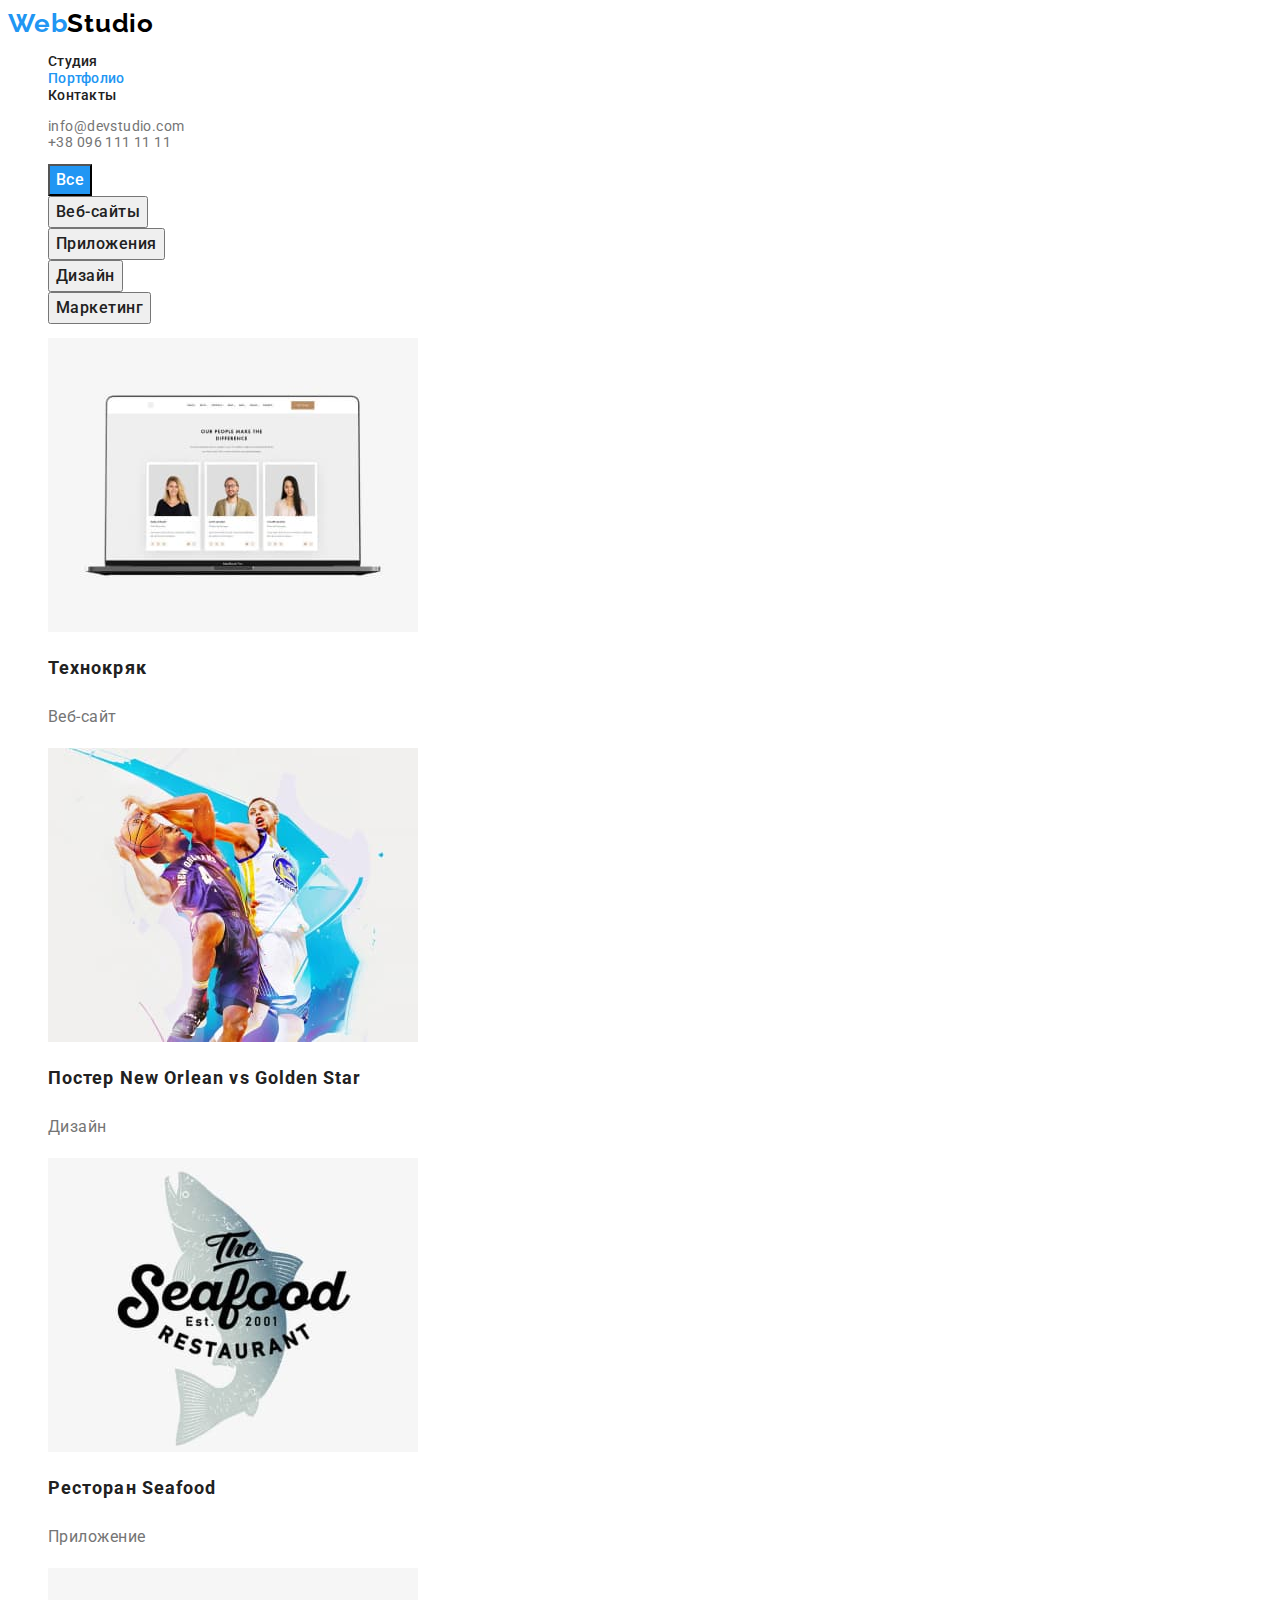
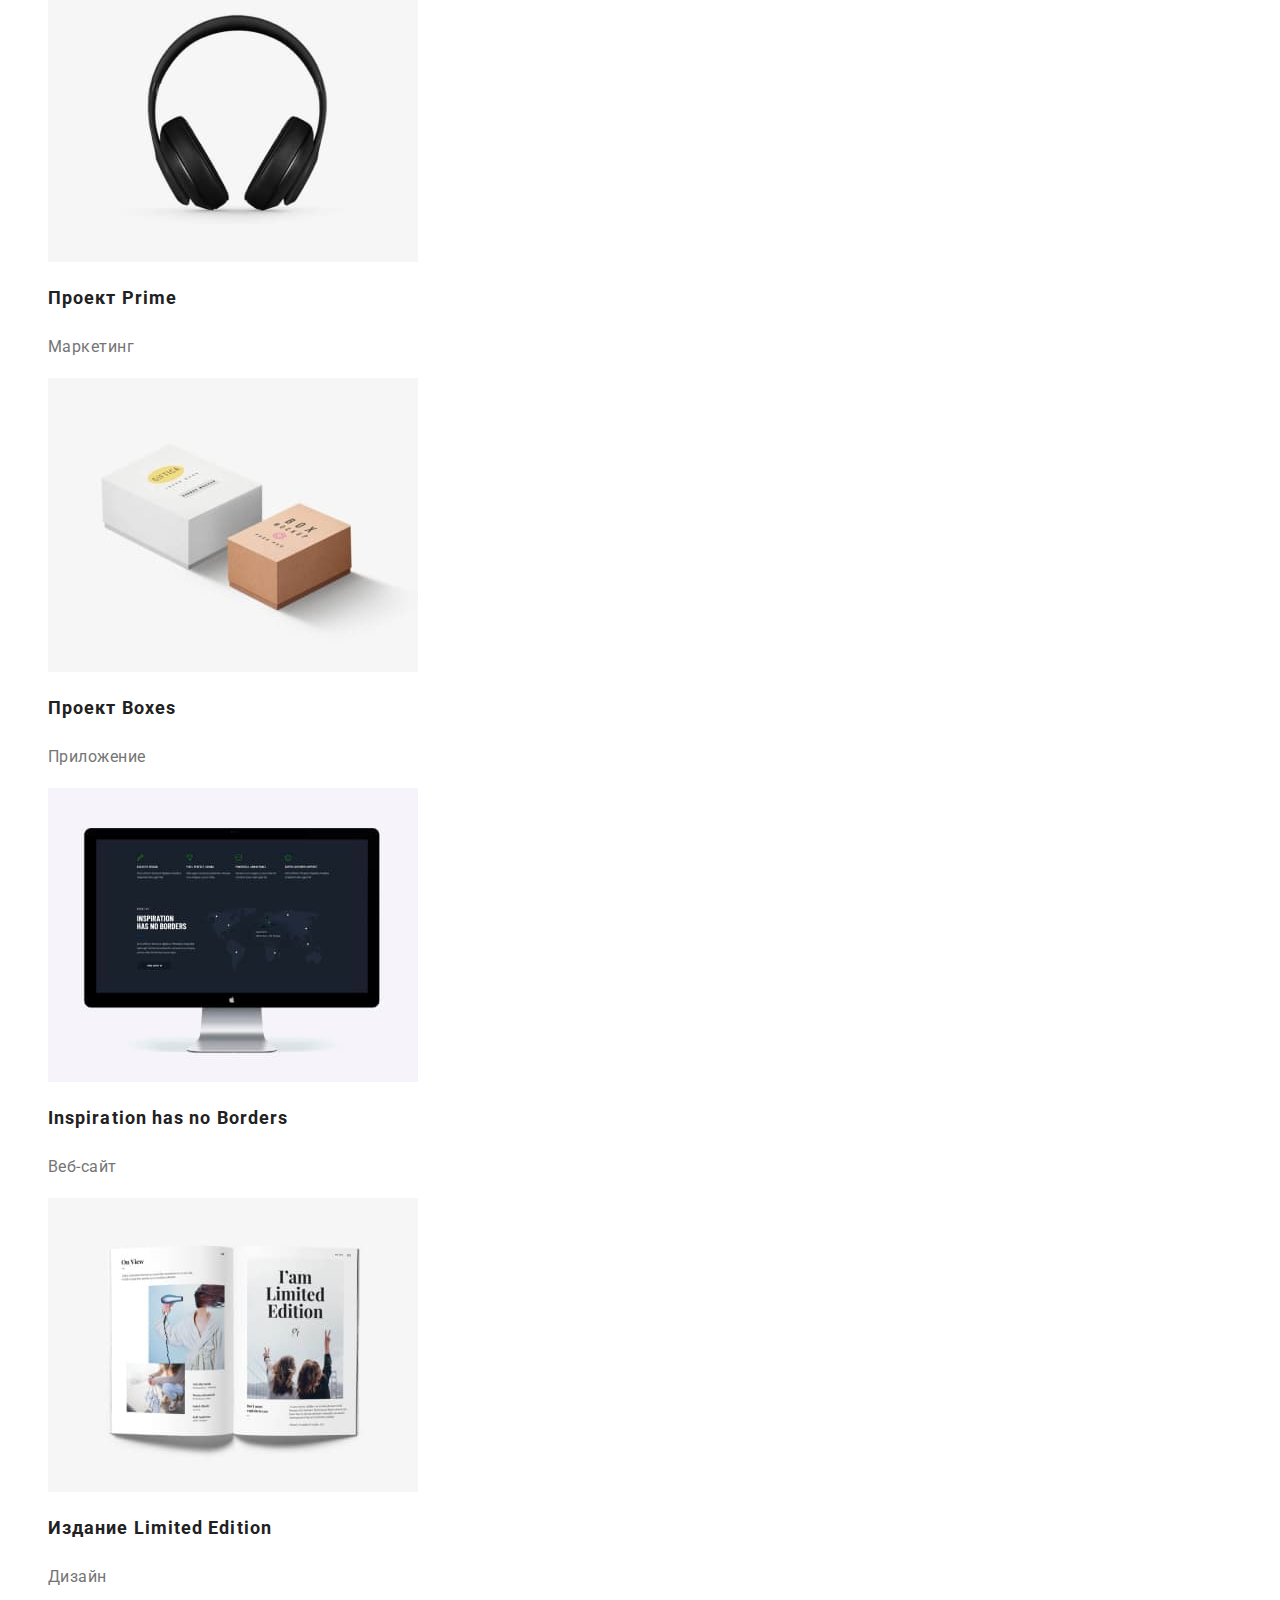
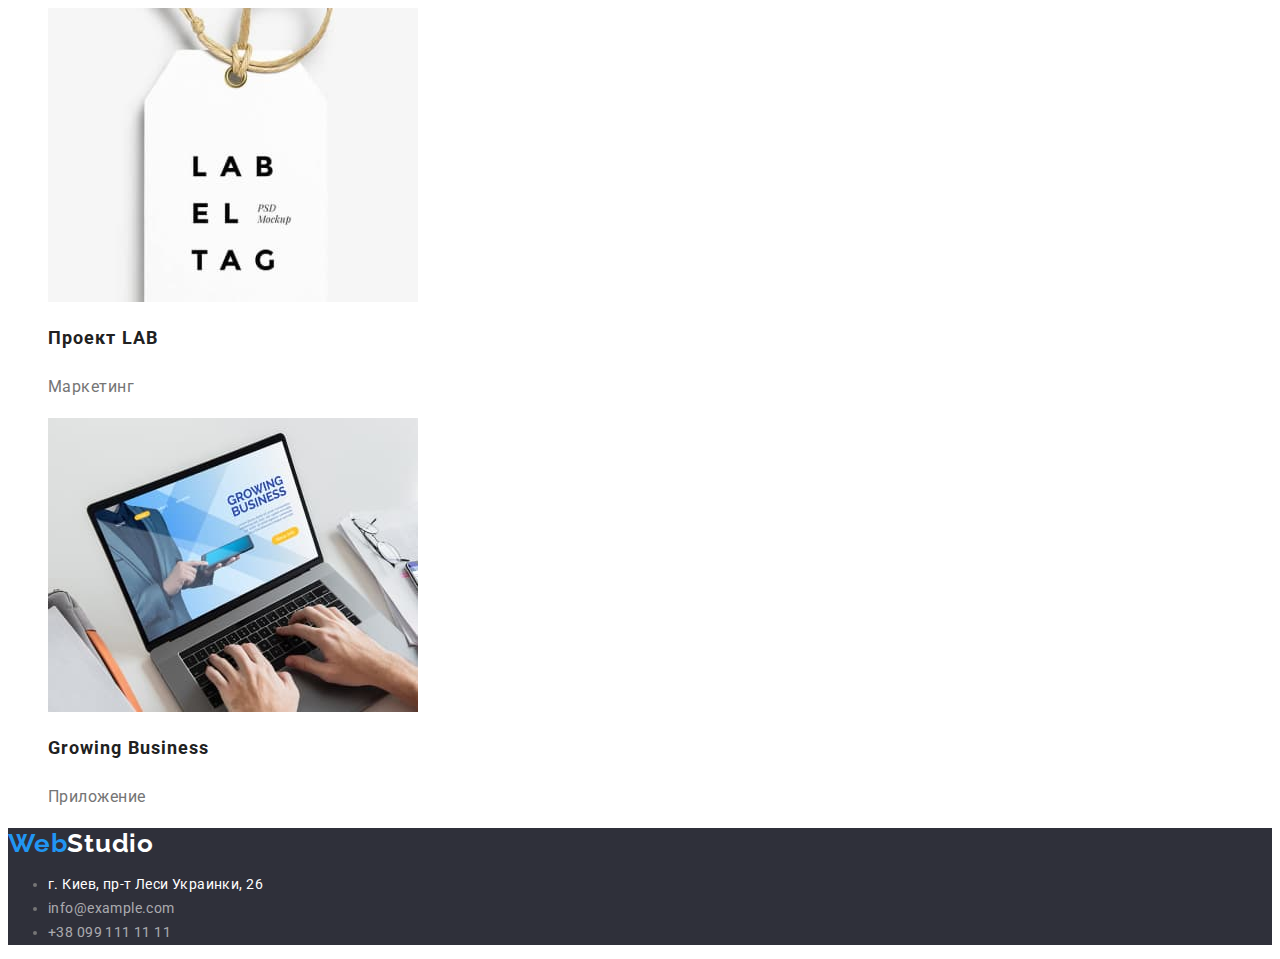
==== portfolio.html @ b0bcce5b "Initial commit" ====
<!DOCTYPE html>
<html lang="ru">
  <head>
    <meta charset="UTF-8" />
    <meta http-equiv="X-UA-Compatible" content="IE=edge" />
    <meta name="viewport" content="width=device-width, initial-scale=1.0" />
    <title>Портфолио</title>
    <link rel="preconnect" href="https://fonts.googleapis.com" />
    <link rel="preconnect" href="https://fonts.gstatic.com" crossorigin />
    <link
      href="https://fonts.googleapis.com/css2?family=Raleway:wght@700&family=Roboto:wght@400;500;700;900&display=swap"
      rel="stylesheet"
    />
    <link rel="stylesheet" href="./css/styles.css" />
  </head>
  <body>
    <header class="header">
      <!--Верхняя линия-->
      <a
        class="logo link"
        href="./index.html"
        aria-label="Логотип сайта"
        lang="en"
        >Web<span class="logo-dark">Studio</span>
      </a>
      <!--Навигация-->
      <nav class="nav">
        <ul class="nav-list list">
          <li class="nav-item">
            <a class="nav-link link" href="./index.html">Студия</a>
          </li>
          <li class="nav-item">
            <a class="nav-link current link" href="./portfolio.html"
              >Портфолио</a
            >
          </li>
          <li class="nav-item">
            <a class="nav-link link" href="">Контакты</a>
          </li>
        </ul>
      </nav>
      <!--tel+e-mail-->
      <ul class="contact-list list">
        <li class="contact-item">
          <a class="contact-link link" href="mailto:info@devstudio.com"
            >info@devstudio.com</a
          >
        </li>
        <li class="contact-item">
          <a class="contact-link link" href="tel:+380961111111"
            >+38 096 111 11 11</a
          >
        </li>
      </ul>
    </header>

    <main>
      <!--Наши проекты-->
      <section class="btn-filter">
        <h1 class="btn-title" hidden>Наши проекты</h1>
        <!--Кнопки фильтров списка проектов-->
        <ul class="btn-list list">
          <li class="btn-item">
            <button class="btn-text current" type="button">Все</button>
          </li>
          <li class="btn-item">
            <button class="btn-text" type="button">Веб-сайты</button>
          </li>
          <li class="btn-item">
            <button class="btn-text" type="button">Приложения</button>
          </li>
          <li class="btn-item">
            <button class="btn-text" type="button">Дизайн</button>
          </li>
          <li class="btn-item">
            <button class="btn-text" type="button">Маркетинг</button>
          </li>
        </ul>

        <!--Галерея проектов-->
        <ul class="gallery-list list">
          <li class="gallery-item">
            <a class="gallery-link link" href="#">
              <img
                src="./images/our-project/tehnokryak.jpg"
                alt="Интерфейс сайта"
                width="370"
                height="294"
              />
              <h2 class="gallery-title">Технокряк</h2>
              <p class="gallery-text">Веб-сайт</p>
            </a>
          </li>
          <li class="gallery-item">
            <a class="gallery-link link" href="#">
              <img
                src="./images/our-project/poster-no-gs.jpg"
                alt="Баскетболисты"
                width="370"
                height="294"
              />
              <h2 class="gallery-title">Постер New Orlean vs Golden Star</h2>
              <p class="gallery-text">Дизайн</p>
            </a>
          </li>
          <li class="gallery-item">
            <a class="gallery-link link" href="#">
              <img
                src="./images/our-project/seafood.jpg"
                alt="Интерфейс приложения"
                width="370"
                height="294"
              />
              <h2 class="gallery-title">Ресторан Seafood</h2>
              <p class="gallery-text">Приложение</p>
            </a>
          </li>
          <li class="gallery-item">
            <a class="gallery-link link" href="#">
              <img
                src="./images/our-project/project-prime.jpg"
                alt="Наушники"
                width="370"
                height="294"
              />
              <h2 class="gallery-title">Проект Prime</h2>
              <p class="gallery-text">Маркетинг</p>
            </a>
          </li>
          <li class="gallery-item">
            <a class="gallery-link link" href="#">
              <img
                src="./images/our-project/project-boxes.jpg"
                alt="Коробки"
                width="370"
                height="294"
              />
              <h2 class="gallery-title">Проект Boxes</h2>
              <p class="gallery-text">Приложение</p>
            </a>
          </li>
          <li class="gallery-item">
            <a class="gallery-link link" href="#">
              <img
                src="./images/our-project/inspitation.jpg"
                alt="Интерфейс сайта"
                width="370"
                height="294"
              />
              <h2 class="gallery-title">Inspiration has no Borders</h2>
              <p class="gallery-text">Веб-сайт</p>
            </a>
          </li>
          <li class="gallery-item">
            <a class="gallery-link link" href="#">
              <img
                src="./images/our-project/limited-publish.jpg"
                alt="Журнал"
                width="370"
                height="294"
              />
              <h2 class="gallery-title">Издание Limited Edition</h2>
              <p class="gallery-text">Дизайн</p>
            </a>
          </li>
          <li class="gallery-item">
            <a class="gallery-link link" href="#">
              <img
                src="./images/our-project/project-lab.jpg"
                alt="Бирка"
                width="370"
                height="294"
              />
              <h2 class="gallery-title">Проект LAB</h2>
              <p class="gallery-text">Маркетинг</p>
            </a>
          </li>
          <li class="gallery-item">
            <a class="gallery-link link" href="#">
              <img
                src="./images/our-project/growing-app.jpg"
                alt="Ноутбук"
                width="370"
                height="294"
              />
              <h2 class="gallery-title">Growing Business</h2>
              <p class="gallery-text">Приложение</p>
            </a>
          </li>
        </ul>
      </section>
    </main>

    <!--Подвал, контакты-->
    <footer class="footer">
      <!--Лого-->
      <a
        class="logo link"
        href="./index.html"
        aria-label="Логотип сайта"
        lang="en"
        >Web<span class="logo-light">Studio</span>
      </a>
      <address class="adress">
        <ul>
          <li>
            <a
              class="adress-text"
              target="_blank"
              href="https://goo.gl/maps/DQ1r9ML3YU5eXVheA"
              >г. Киев, пр-т Леси Украинки, 26</a
            >
          </li>
          <li>
            <a class="adress-link link" href="mailto:info@example.com"
              >info@example.com</a
            >
          </li>
          <li>
            <a class="adress-link link" href="tel:+380991111111"
              >+38 099 111 11 11</a
            >
          </li>
        </ul>
      </address>
    </footer>
  </body>
</html>
---- css/styles.css ----
:root {
  --main-font: "Roboto", sans-serif;
  --secondary-font: "Raleway", sans-serif;

  /*Text colors */
  --accent-color: #2196f3;
  --main-text-color: #757575;
  --secondary-text-color: #212121;
  --third-color: #ffffff;

  /*Background colors */
  --main-bg-color: #ffffff;
  --secondary-bg-color: #f5f4fa;
  --dark-bg-color: #2f303a;
  --hero-btn-hover: #188ce8;
}

body {
  color: var(--main-text-color);
  font-family: var(--main-font);
  font-size: 14px;
  letter-spacing: 0.03em;
}
.link {
  text-decoration: none;
  color: currentColor;
}
.link:hover,
.link:focus {
  color: var(--accent-color);
}
.list {
  list-style: none;
}

/* ---Студия---*/
.services-title,
.team-title {
  font-weight: 700;
  font-size: 36px;
  line-height: 1.17;
  letter-spacing: 0.03em;
  color: var(--secondary-text-color);
}

/* Хедер */
.header {
  background-color: var(--main-bg-color);
}
.logo {
  font-family: var(--secondary-font);
  font-weight: 700;
  font-size: 26px;
  line-height: 1.19;
  letter-spacing: 0.03em;
  color: var(--accent-color);
}
.logo-dark {
  color: #000000;
}

/* Навигация */
.nav-link,
.contacts-link {
  font-weight: 500;
  font-size: 14px;
  line-height: 1.14;
  letter-spacing: 0.02em;
}
.nav-link {
  color: var(--secondary-text-color);
}
.contacts-link {
  color: var(--main-text-color);
}
.nav-link.current {
  color: var(--accent-color);
}

/* Секция Герой */
.hero {
  background-color: var(--dark-bg-color);
}
.hero-title {
  font-weight: 900;
  font-size: 44px;
  line-height: 1.36;
  letter-spacing: 0.06em;
  text-transform: uppercase;
  color: var(--third-color);
}
.hero-btn {
  font-weight: 700;
  font-size: 16px;
  line-height: 1.88;
  letter-spacing: 0.06em;
  color: var(--third-color);
  background-color: var(--accent-color);
}
.hero-btn:hover,
.hero-btn:focus {
  color: var(--third-color);
  background-color: var(--hero-btn-hover);
}

/* Особености */ /* Чем мы занимаемся */
.features,
.secvices {
  background-color: var(--main-bg-color);
}
.features-item-title {
  font-weight: 700;
  font-size: 14px;
  line-height: 1.14;
  letter-spacing: 0.03em;
  text-transform: uppercase;
  color: var(--secondary-text-color);
}
.features-text {
  font-weight: 400;
  font-size: 14px;
  line-height: 1.71;
  letter-spacing: 0.03em;
  color: var(--main-text-color);
}

/* Наша команда */
.team {
  background-color: var(--secondary-bg-color);
}
.team-item {
  background-color: var(--main-bg-color);
}
.team-item > .subtitle {
  font-weight: 500;
  font-size: 16px;
  line-height: 1.19;
  letter-spacing: 0.03em;
  color: var(--secondary-text-color);
}
.team-text {
  font-weight: 400;
  font-size: 16px;
  line-height: 1.19;
  letter-spacing: 0.03em;
  color: var(--main-text-color);
}

/* Подвал */
.footer {
  background-color: var(--dark-bg-color);
}
.logo-light {
  color: var(--third-color);
}
.adress {
  font-style: normal;
}
.adress-text {
  font-weight: 400;
  font-size: 14px;
  line-height: 1.71;
  letter-spacing: 0.03em;
  color: var(--third-color);
  text-decoration: none;
}
.adress-link {
  font-weight: 400;
  font-size: 14px;
  line-height: 1.71;
  letter-spacing: 0.03em;
  color: rgba(255, 255, 255, 0.6);
}

/* ---Портфолио---*/

/* Фильтр */
.btn-text {
  font-family: inherit;
  font-weight: 500;
  font-size: 16px;
  line-height: 1.63;
  text-align: center;
  letter-spacing: 0.03em;
  color: var(--secondary-text-color);
}

.btn-text.current,
.btn-text:hover,
.btn.text:focus {
  color: var(--third-color);
  background-color: var(--accent-color);
}

/* Галерея проектов */
.gallery-title {
  font-weight: 700;
  font-size: 18px;
  line-height: 2;
  letter-spacing: 0.06em;
  color: var(--secondary-text-color);
}
.gallery-text {
  font-weight: 400;
  font-size: 16px;
  line-height: 1.88;
  letter-spacing: 0.03em;
  color: var(--main-text-color);
}
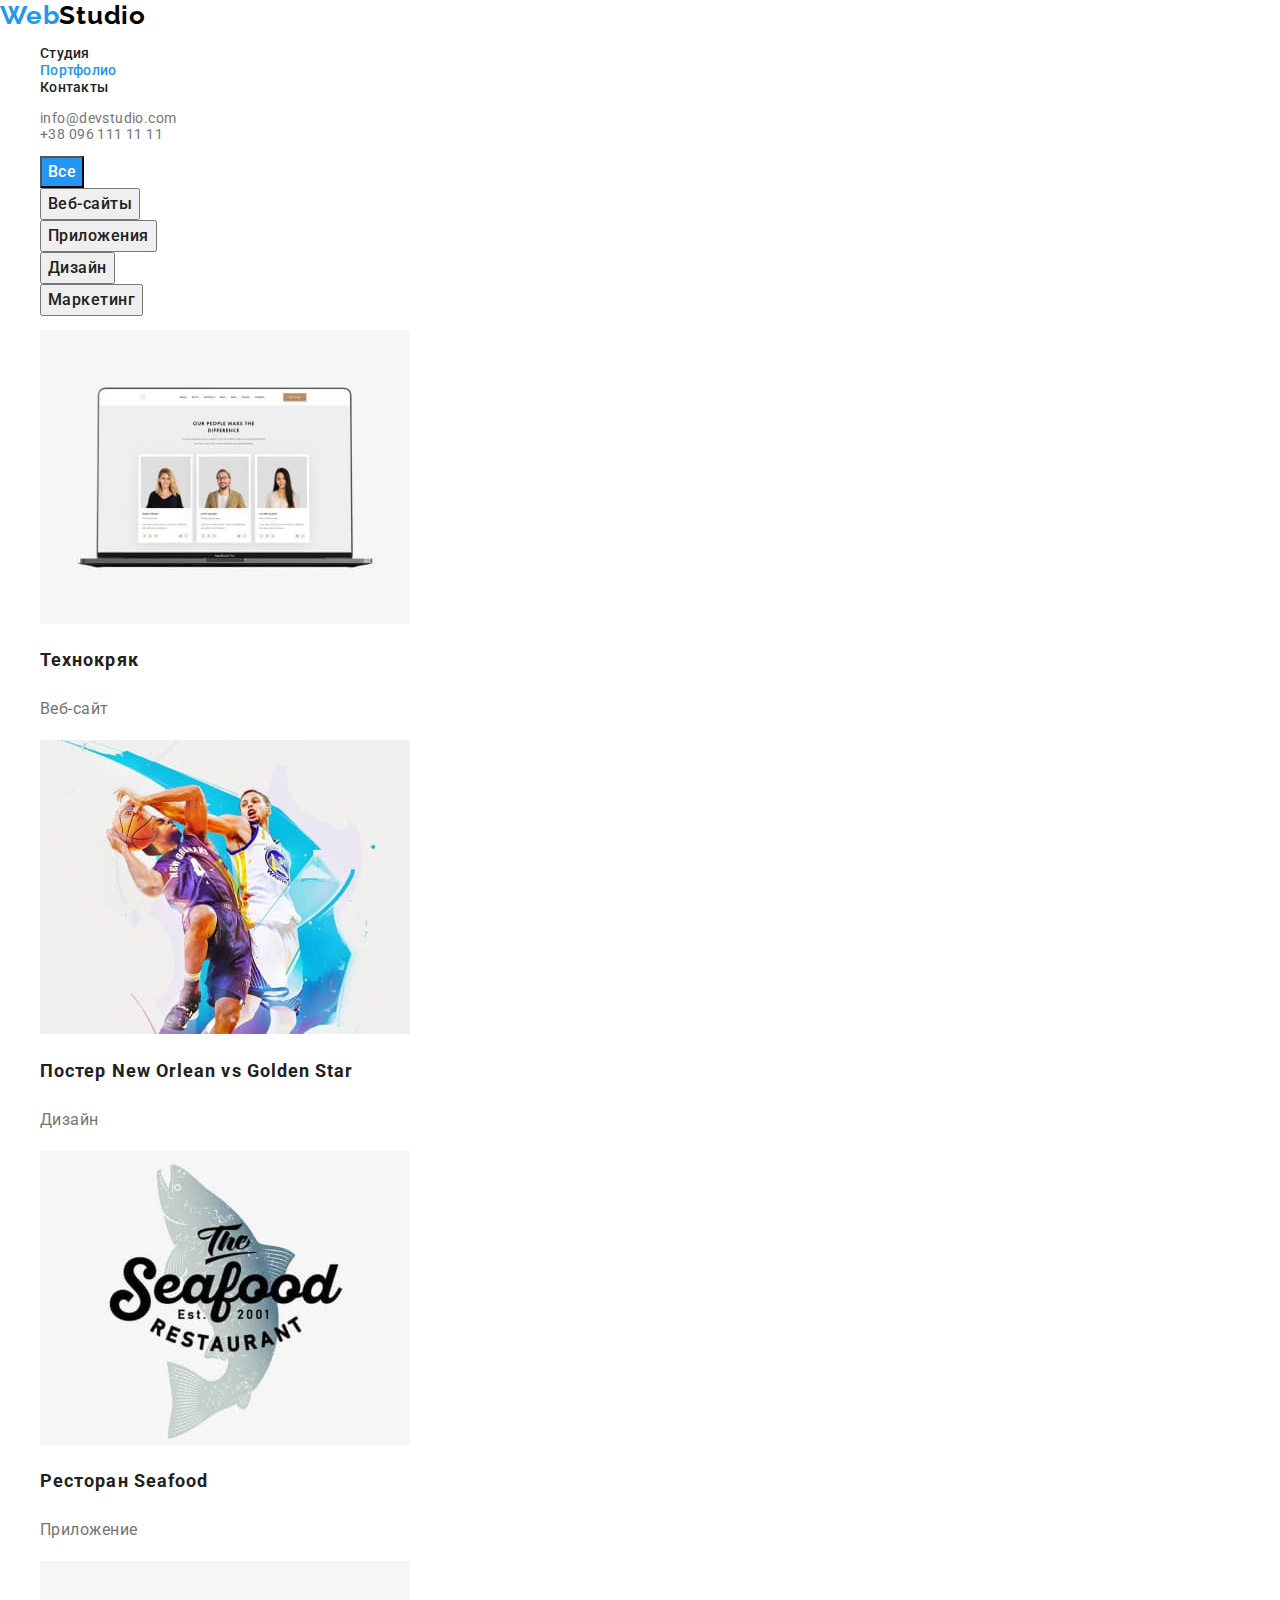
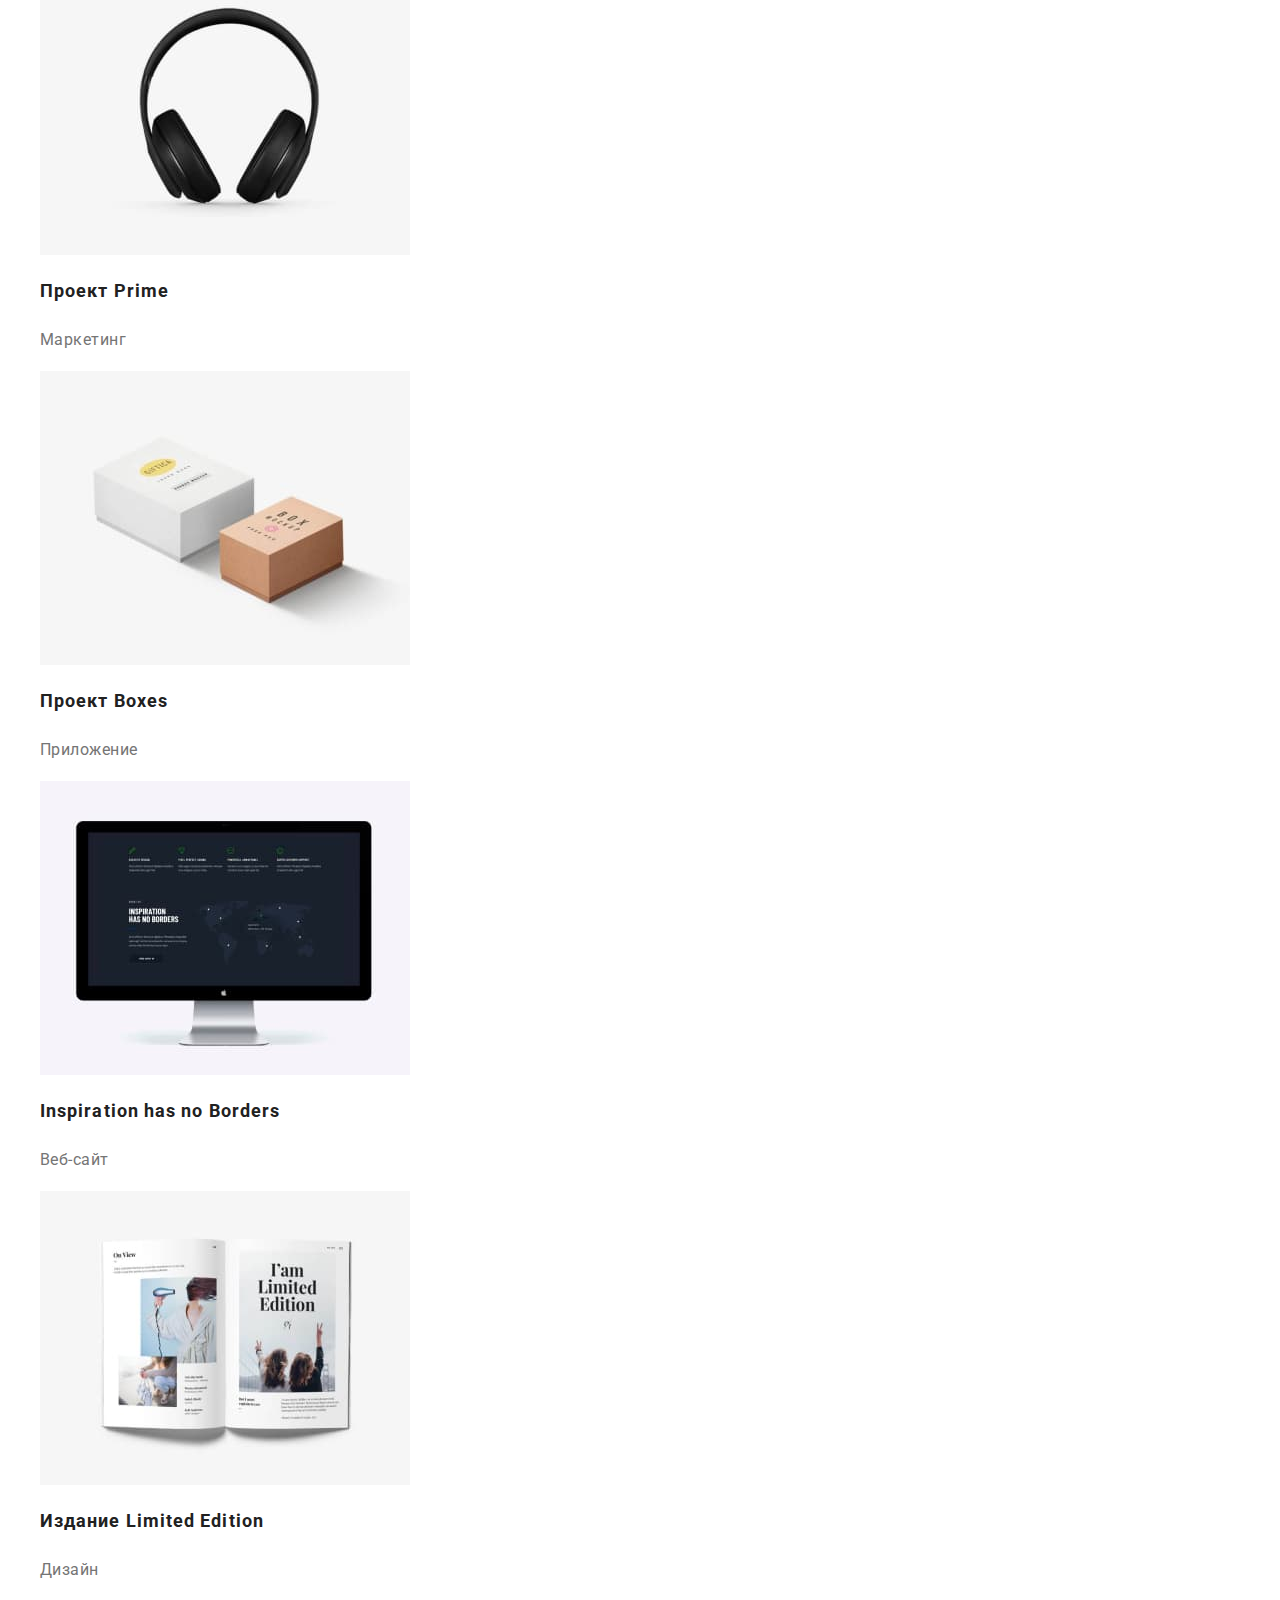
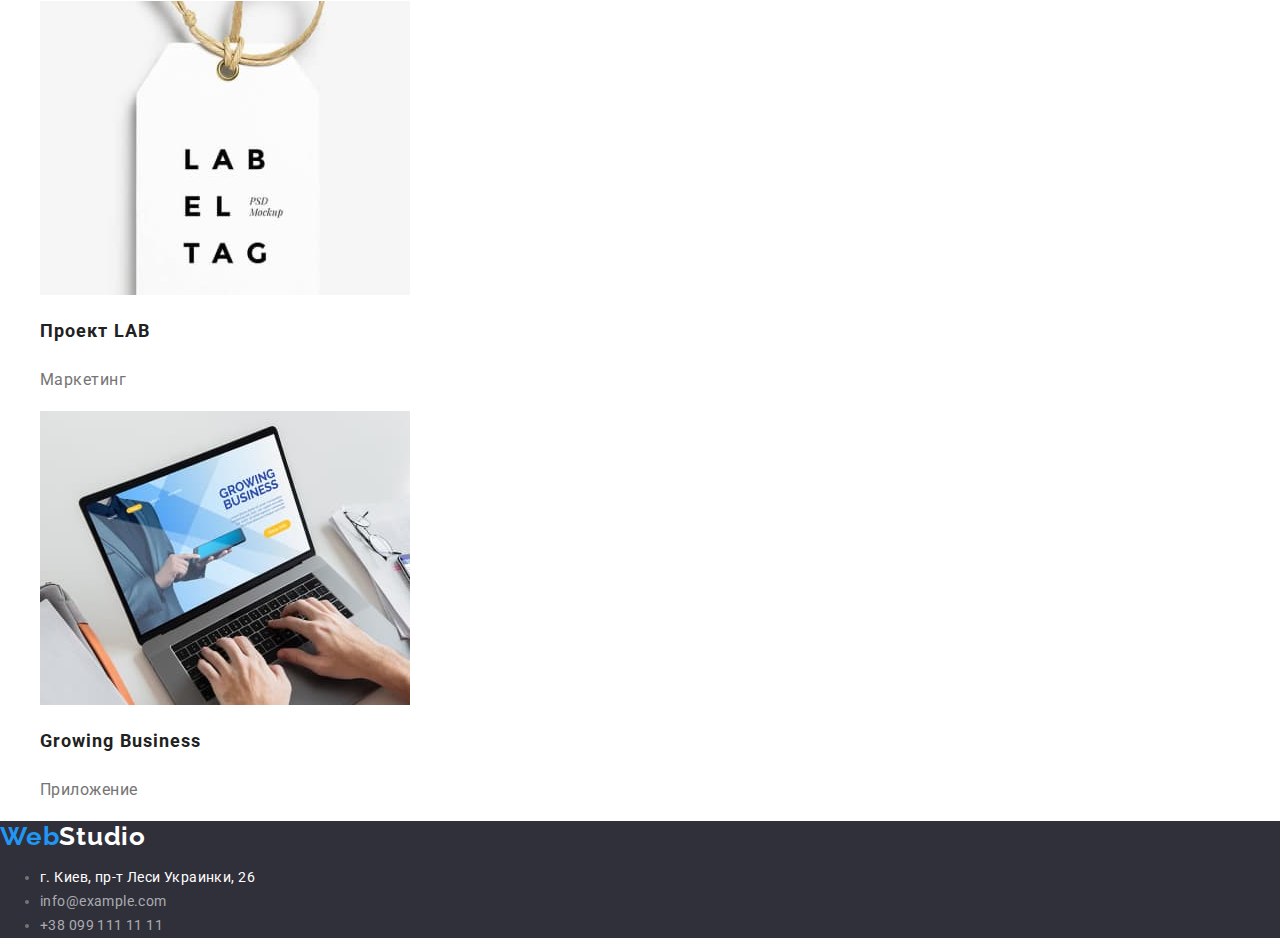
==== commit b80b608e: "add normalize" ====
--- a/portfolio.html
+++ b/portfolio.html
@@ -10,6 +10,10 @@
     <link
       href="https://fonts.googleapis.com/css2?family=Raleway:wght@700&family=Roboto:wght@400;500;700;900&display=swap"
       rel="stylesheet"
+    />
+    <link
+      rel="stylesheet"
+      href="https://cdn.jsdelivr.net/npm/modern-normalize@1.1.0/modern-normalize.min.css"
     />
     <link rel="stylesheet" href="./css/styles.css" />
   </head>
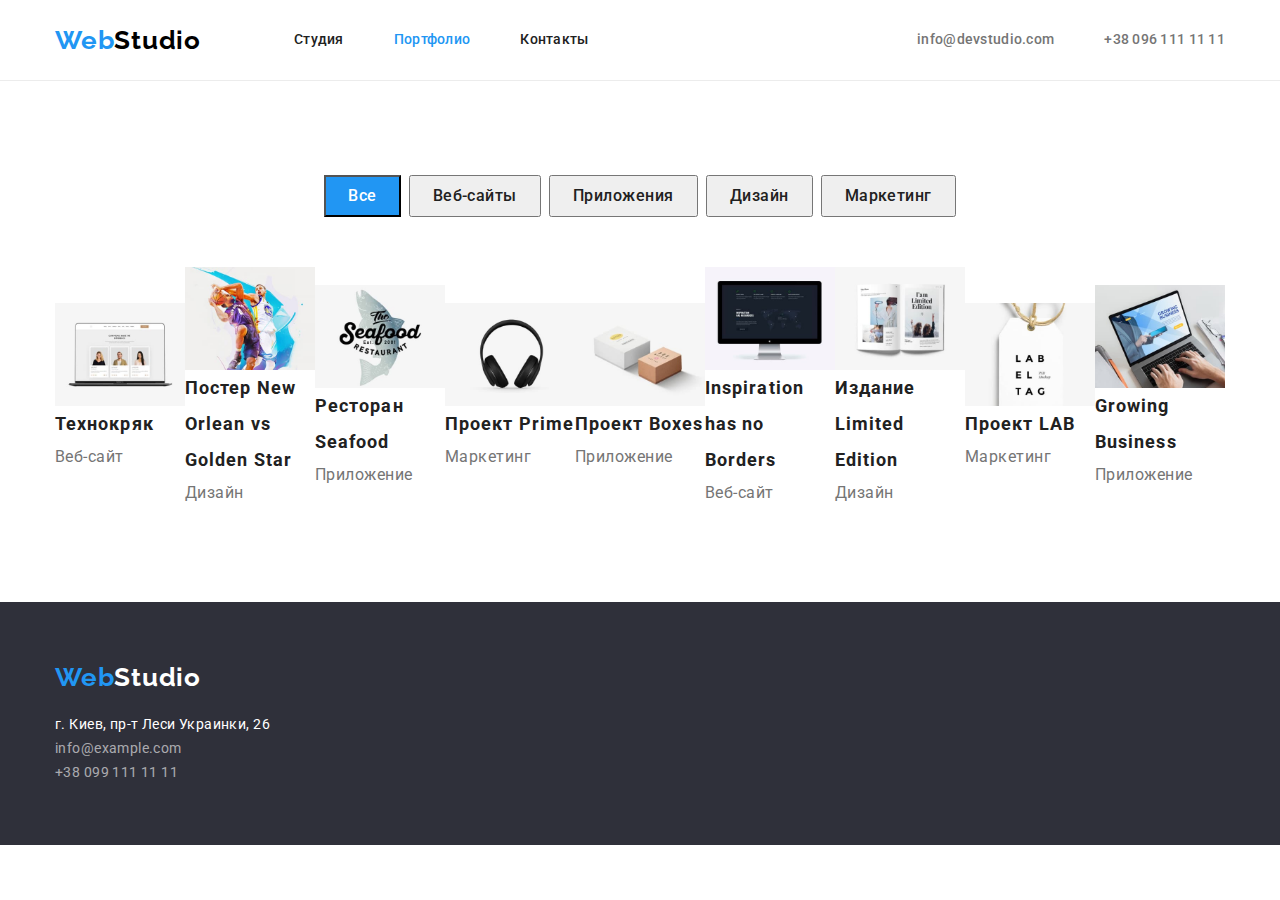
==== commit e8924380: "css index" ====
--- a/portfolio.html
+++ b/portfolio.html
@@ -19,214 +19,224 @@
   </head>
   <body>
     <header class="header">
-      <!--Верхняя линия-->
-      <a
-        class="logo link"
-        href="./index.html"
-        aria-label="Логотип сайта"
-        lang="en"
-        >Web<span class="logo-dark">Studio</span>
-      </a>
-      <!--Навигация-->
-      <nav class="nav">
-        <ul class="nav-list list">
-          <li class="nav-item">
-            <a class="nav-link link" href="./index.html">Студия</a>
-          </li>
-          <li class="nav-item">
-            <a class="nav-link current link" href="./portfolio.html"
-              >Портфолио</a
-            >
-          </li>
-          <li class="nav-item">
-            <a class="nav-link link" href="">Контакты</a>
-          </li>
-        </ul>
-      </nav>
-      <!--tel+e-mail-->
-      <ul class="contact-list list">
-        <li class="contact-item">
-          <a class="contact-link link" href="mailto:info@devstudio.com"
-            >info@devstudio.com</a
-          >
-        </li>
-        <li class="contact-item">
-          <a class="contact-link link" href="tel:+380961111111"
-            >+38 096 111 11 11</a
-          >
-        </li>
-      </ul>
+      <div class="container">
+        <!--Верхняя линия-->
+        <a
+          class="logo link"
+          href="./index.html"
+          aria-label="Логотип сайта"
+          lang="en"
+          >Web<span class="logo-dark">Studio</span>
+        </a>
+        <!--Навигация-->
+        <nav class="nav">
+          <ul class="nav-list list">
+            <li class="nav-item">
+              <a class="nav-link link" href="./index.html">Студия</a>
+            </li>
+            <li class="nav-item">
+              <a class="nav-link current link" href="./portfolio.html"
+                >Портфолио</a
+              >
+            </li>
+            <li class="nav-item">
+              <a class="nav-link link" href="">Контакты</a>
+            </li>
+          </ul>
+        </nav>
+        <!--tel+e-mail-->
+        <div class="contacts">
+          <ul class="contact-list list">
+            <li class="contact-item">
+              <a class="contact-link link" href="mailto:info@devstudio.com"
+                >info@devstudio.com</a
+              >
+            </li>
+            <li class="contact-item">
+              <a class="contact-link link" href="tel:+380961111111"
+                >+38 096 111 11 11</a
+              >
+            </li>
+          </ul>
+        </div>
+      </div>
     </header>
 
     <main>
       <!--Наши проекты-->
       <section class="btn-filter">
-        <h1 class="btn-title" hidden>Наши проекты</h1>
-        <!--Кнопки фильтров списка проектов-->
-        <ul class="btn-list list">
-          <li class="btn-item">
-            <button class="btn-text current" type="button">Все</button>
-          </li>
-          <li class="btn-item">
-            <button class="btn-text" type="button">Веб-сайты</button>
-          </li>
-          <li class="btn-item">
-            <button class="btn-text" type="button">Приложения</button>
-          </li>
-          <li class="btn-item">
-            <button class="btn-text" type="button">Дизайн</button>
-          </li>
-          <li class="btn-item">
-            <button class="btn-text" type="button">Маркетинг</button>
-          </li>
-        </ul>
+        <div class="container">
+          <h1 class="btn-title" hidden>Наши проекты</h1>
+          <div class="nav-btn">
+            <!--Кнопки фильтров списка проектов-->
+            <ul class="btn-list list">
+              <li class="btn-item">
+                <button class="btn-text current" type="button">Все</button>
+              </li>
+              <li class="btn-item">
+                <button class="btn-text" type="button">Веб-сайты</button>
+              </li>
+              <li class="btn-item">
+                <button class="btn-text" type="button">Приложения</button>
+              </li>
+              <li class="btn-item">
+                <button class="btn-text" type="button">Дизайн</button>
+              </li>
+              <li class="btn-item">
+                <button class="btn-text" type="button">Маркетинг</button>
+              </li>
+            </ul>
+          </div>
 
-        <!--Галерея проектов-->
-        <ul class="gallery-list list">
-          <li class="gallery-item">
-            <a class="gallery-link link" href="#">
-              <img
-                src="./images/our-project/tehnokryak.jpg"
-                alt="Интерфейс сайта"
-                width="370"
-                height="294"
-              />
-              <h2 class="gallery-title">Технокряк</h2>
-              <p class="gallery-text">Веб-сайт</p>
-            </a>
-          </li>
-          <li class="gallery-item">
-            <a class="gallery-link link" href="#">
-              <img
-                src="./images/our-project/poster-no-gs.jpg"
-                alt="Баскетболисты"
-                width="370"
-                height="294"
-              />
-              <h2 class="gallery-title">Постер New Orlean vs Golden Star</h2>
-              <p class="gallery-text">Дизайн</p>
-            </a>
-          </li>
-          <li class="gallery-item">
-            <a class="gallery-link link" href="#">
-              <img
-                src="./images/our-project/seafood.jpg"
-                alt="Интерфейс приложения"
-                width="370"
-                height="294"
-              />
-              <h2 class="gallery-title">Ресторан Seafood</h2>
-              <p class="gallery-text">Приложение</p>
-            </a>
-          </li>
-          <li class="gallery-item">
-            <a class="gallery-link link" href="#">
-              <img
-                src="./images/our-project/project-prime.jpg"
-                alt="Наушники"
-                width="370"
-                height="294"
-              />
-              <h2 class="gallery-title">Проект Prime</h2>
-              <p class="gallery-text">Маркетинг</p>
-            </a>
-          </li>
-          <li class="gallery-item">
-            <a class="gallery-link link" href="#">
-              <img
-                src="./images/our-project/project-boxes.jpg"
-                alt="Коробки"
-                width="370"
-                height="294"
-              />
-              <h2 class="gallery-title">Проект Boxes</h2>
-              <p class="gallery-text">Приложение</p>
-            </a>
-          </li>
-          <li class="gallery-item">
-            <a class="gallery-link link" href="#">
-              <img
-                src="./images/our-project/inspitation.jpg"
-                alt="Интерфейс сайта"
-                width="370"
-                height="294"
-              />
-              <h2 class="gallery-title">Inspiration has no Borders</h2>
-              <p class="gallery-text">Веб-сайт</p>
-            </a>
-          </li>
-          <li class="gallery-item">
-            <a class="gallery-link link" href="#">
-              <img
-                src="./images/our-project/limited-publish.jpg"
-                alt="Журнал"
-                width="370"
-                height="294"
-              />
-              <h2 class="gallery-title">Издание Limited Edition</h2>
-              <p class="gallery-text">Дизайн</p>
-            </a>
-          </li>
-          <li class="gallery-item">
-            <a class="gallery-link link" href="#">
-              <img
-                src="./images/our-project/project-lab.jpg"
-                alt="Бирка"
-                width="370"
-                height="294"
-              />
-              <h2 class="gallery-title">Проект LAB</h2>
-              <p class="gallery-text">Маркетинг</p>
-            </a>
-          </li>
-          <li class="gallery-item">
-            <a class="gallery-link link" href="#">
-              <img
-                src="./images/our-project/growing-app.jpg"
-                alt="Ноутбук"
-                width="370"
-                height="294"
-              />
-              <h2 class="gallery-title">Growing Business</h2>
-              <p class="gallery-text">Приложение</p>
-            </a>
-          </li>
-        </ul>
+          <!--Галерея проектов-->
+          <ul class="gallery-list list">
+            <li class="gallery-item">
+              <a class="gallery-link link" href="#">
+                <img
+                  src="./images/our-project/tehnokryak.jpg"
+                  alt="Интерфейс сайта"
+                  width="370"
+                  height="294"
+                />
+                <h2 class="gallery-title">Технокряк</h2>
+                <p class="gallery-text">Веб-сайт</p>
+              </a>
+            </li>
+            <li class="gallery-item">
+              <a class="gallery-link link" href="#">
+                <img
+                  src="./images/our-project/poster-no-gs.jpg"
+                  alt="Баскетболисты"
+                  width="370"
+                  height="294"
+                />
+                <h2 class="gallery-title">Постер New Orlean vs Golden Star</h2>
+                <p class="gallery-text">Дизайн</p>
+              </a>
+            </li>
+            <li class="gallery-item">
+              <a class="gallery-link link" href="#">
+                <img
+                  src="./images/our-project/seafood.jpg"
+                  alt="Интерфейс приложения"
+                  width="370"
+                  height="294"
+                />
+                <h2 class="gallery-title">Ресторан Seafood</h2>
+                <p class="gallery-text">Приложение</p>
+              </a>
+            </li>
+            <li class="gallery-item">
+              <a class="gallery-link link" href="#">
+                <img
+                  src="./images/our-project/project-prime.jpg"
+                  alt="Наушники"
+                  width="370"
+                  height="294"
+                />
+                <h2 class="gallery-title">Проект Prime</h2>
+                <p class="gallery-text">Маркетинг</p>
+              </a>
+            </li>
+            <li class="gallery-item">
+              <a class="gallery-link link" href="#">
+                <img
+                  src="./images/our-project/project-boxes.jpg"
+                  alt="Коробки"
+                  width="370"
+                  height="294"
+                />
+                <h2 class="gallery-title">Проект Boxes</h2>
+                <p class="gallery-text">Приложение</p>
+              </a>
+            </li>
+            <li class="gallery-item">
+              <a class="gallery-link link" href="#">
+                <img
+                  src="./images/our-project/inspitation.jpg"
+                  alt="Интерфейс сайта"
+                  width="370"
+                  height="294"
+                />
+                <h2 class="gallery-title">Inspiration has no Borders</h2>
+                <p class="gallery-text">Веб-сайт</p>
+              </a>
+            </li>
+            <li class="gallery-item">
+              <a class="gallery-link link" href="#">
+                <img
+                  src="./images/our-project/limited-publish.jpg"
+                  alt="Журнал"
+                  width="370"
+                  height="294"
+                />
+                <h2 class="gallery-title">Издание Limited Edition</h2>
+                <p class="gallery-text">Дизайн</p>
+              </a>
+            </li>
+            <li class="gallery-item">
+              <a class="gallery-link link" href="#">
+                <img
+                  src="./images/our-project/project-lab.jpg"
+                  alt="Бирка"
+                  width="370"
+                  height="294"
+                />
+                <h2 class="gallery-title">Проект LAB</h2>
+                <p class="gallery-text">Маркетинг</p>
+              </a>
+            </li>
+            <li class="gallery-item">
+              <a class="gallery-link link" href="#">
+                <img
+                  src="./images/our-project/growing-app.jpg"
+                  alt="Ноутбук"
+                  width="370"
+                  height="294"
+                />
+                <h2 class="gallery-title">Growing Business</h2>
+                <p class="gallery-text">Приложение</p>
+              </a>
+            </li>
+          </ul>
+        </div>
       </section>
     </main>
 
     <!--Подвал, контакты-->
     <footer class="footer">
       <!--Лого-->
-      <a
-        class="logo link"
-        href="./index.html"
-        aria-label="Логотип сайта"
-        lang="en"
-        >Web<span class="logo-light">Studio</span>
-      </a>
-      <address class="adress">
-        <ul>
-          <li>
-            <a
-              class="adress-text"
-              target="_blank"
-              href="https://goo.gl/maps/DQ1r9ML3YU5eXVheA"
-              >г. Киев, пр-т Леси Украинки, 26</a
-            >
-          </li>
-          <li>
-            <a class="adress-link link" href="mailto:info@example.com"
-              >info@example.com</a
-            >
-          </li>
-          <li>
-            <a class="adress-link link" href="tel:+380991111111"
-              >+38 099 111 11 11</a
-            >
-          </li>
-        </ul>
-      </address>
+      <div class="container">
+        <a
+          class="logo link logo-footer"
+          href="./index.html"
+          aria-label="Логотип сайта"
+          lang="en"
+          >Web<span class="logo-light">Studio</span>
+        </a>
+        <address class="address">
+          <ul class="list">
+            <li>
+              <a
+                class="address-text"
+                target="_blank"
+                href="https://goo.gl/maps/DQ1r9ML3YU5eXVheA"
+                >г. Киев, пр-т Леси Украинки, 26</a
+              >
+            </li>
+            <li>
+              <a class="address-link link" href="mailto:info@example.com"
+                >info@example.com</a
+              >
+            </li>
+            <li>
+              <a class="address-link link" href="tel:+380991111111"
+                >+38 099 111 11 11</a
+              >
+            </li>
+          </ul>
+        </address>
+      </div>
     </footer>
   </body>
 </html>
--- a/css/styles.css
+++ b/css/styles.css
@@ -21,6 +21,25 @@
   font-size: 14px;
   letter-spacing: 0.03em;
 }
+
+h1,
+h2,
+h3,
+h4,
+h5,
+h6,
+p,
+ul {
+  margin: 0;
+  padding: 0;
+}
+
+img {
+  display: block;
+  max-width: 100%;
+  height: auto;
+}
+
 .link {
   text-decoration: none;
   color: currentColor;
@@ -39,13 +58,28 @@
   font-weight: 700;
   font-size: 36px;
   line-height: 1.17;
-  letter-spacing: 0.03em;
-  color: var(--secondary-text-color);
+  text-align: center;
+  letter-spacing: 0.03em;
+  color: var(--secondary-text-color);
+}
+
+.container {
+  margin-left: auto;
+  margin-right: auto;
+  width: 1200px;
+  padding: 0 15px;
+  /* outline: 2px solid tomato; */
 }
 
 /* Хедер */
 .header {
   background-color: var(--main-bg-color);
+  border-bottom: 1px solid #ececec;
+}
+
+.header > .container {
+  display: flex;
+  align-items: center;
 }
 .logo {
   font-family: var(--secondary-font);
@@ -54,6 +88,8 @@
   line-height: 1.19;
   letter-spacing: 0.03em;
   color: var(--accent-color);
+
+  margin-right: 93px;
 }
 .logo-dark {
   color: #000000;
@@ -61,7 +97,10 @@
 
 /* Навигация */
 .nav-link,
-.contacts-link {
+.contact-link {
+  display: block;
+  padding: 32px 0;
+
   font-weight: 500;
   font-size: 14px;
   line-height: 1.14;
@@ -70,18 +109,51 @@
 .nav-link {
   color: var(--secondary-text-color);
 }
-.contacts-link {
-  color: var(--main-text-color);
-}
 .nav-link.current {
   color: var(--accent-color);
+}
+.nav-list {
+  display: flex;
+  align-items: center;
+}
+.nav-item {
+  margin-right: 50px;
+}
+.nav-item:last-child {
+  margin-right: 0;
+}
+.contacts {
+  display: flex;
+  align-items: center;
+  margin-left: auto;
+}
+.contact-link {
+  color: var(--main-text-color);
+}
+.contact-list {
+  display: flex;
+  align-items: center;
+}
+.contact-item {
+  margin-right: 50px;
+}
+.contact-item:last-child {
+  margin-right: 0;
 }
 
 /* Секция Герой */
 .hero {
   background-color: var(--dark-bg-color);
+  padding-top: 200px;
+  padding-bottom: 200px;
+  text-align: center;
 }
 .hero-title {
+  width: 696px;
+  align-items: center;
+  margin-left: auto;
+  margin-right: auto;
+  margin-bottom: 30px;
   font-weight: 900;
   font-size: 44px;
   line-height: 1.36;
@@ -90,6 +162,8 @@
   color: var(--third-color);
 }
 .hero-btn {
+  width: 200px;
+  height: 50px;
   font-weight: 700;
   font-size: 16px;
   line-height: 1.88;
@@ -104,11 +178,28 @@
 }
 
 /* Особености */ /* Чем мы занимаемся */
-.features,
-.secvices {
+.features-list,
+.services-list {
+  display: flex;
+  align-items: center;
+  margin-left: auto;
+}
+.features-item {
+  margin-right: 30px;
+  width: 270px;
+  height: 101px;
+}
+.features-item:last-child {
+  margin-right: 0;
+}
+.features {
+  padding-top: 94px;
+  padding-bottom: 94px;
   background-color: var(--main-bg-color);
 }
+
 .features-item-title {
+  margin-bottom: 10px;
   font-weight: 700;
   font-size: 14px;
   line-height: 1.14;
@@ -123,40 +214,83 @@
   letter-spacing: 0.03em;
   color: var(--main-text-color);
 }
-
+.services {
+  padding-bottom: 94px;
+  background-color: var(--main-bg-color);
+}
+.services-title {
+  margin-bottom: 50px;
+}
+.services-item {
+  margin-right: 30px;
+}
+.services-item:last-child {
+  margin-right: 0;
+}
 /* Наша команда */
 .team {
+  padding: 94px 0;
   background-color: var(--secondary-bg-color);
 }
+.team-title {
+  margin-bottom: 50px;
+}
+.team-list {
+  display: flex;
+  align-items: center;
+}
 .team-item {
+  margin-right: 30px;
   background-color: var(--main-bg-color);
+  box-shadow: 0px 1px 3px rgba(0, 0, 0, 0.12), 0px 1px 1px rgba(0, 0, 0, 0.14),
+    0px 2px 1px rgba(0, 0, 0, 0.2);
+  border-radius: 0px 0px 4px 4px;
+}
+.team-item:last-child {
+  margin-right: 0;
 }
 .team-item > .subtitle {
+  margin-top: 30px;
+  margin-bottom: 10px;
   font-weight: 500;
   font-size: 16px;
   line-height: 1.19;
+  text-align: center;
   letter-spacing: 0.03em;
   color: var(--secondary-text-color);
 }
 .team-text {
+  margin-bottom: 30px;
   font-weight: 400;
   font-size: 16px;
   line-height: 1.19;
+  text-align: center;
   letter-spacing: 0.03em;
   color: var(--main-text-color);
 }
 
 /* Подвал */
 .footer {
+  padding: 60px 0;
   background-color: var(--dark-bg-color);
 }
+.footer > .container {
+  display: flex;
+  flex-direction: column;
+}
 .logo-light {
   color: var(--third-color);
 }
-.adress {
+.logo-footer {
+  margin-bottom: 20px;
+}
+.address {
   font-style: normal;
-}
-.adress-text {
+  display: flex;
+  flex-direction: column;
+}
+.address-text {
+  margin-bottom: 9px;
   font-weight: 400;
   font-size: 14px;
   line-height: 1.71;
@@ -164,18 +298,43 @@
   color: var(--third-color);
   text-decoration: none;
 }
-.adress-link {
+.address-link {
+  margin-bottom: 9px;
   font-weight: 400;
   font-size: 14px;
   line-height: 1.71;
   letter-spacing: 0.03em;
   color: rgba(255, 255, 255, 0.6);
 }
+.address-link:last-child {
+  margin-bottom: 0;
+}
 
 /* ---Портфолио---*/
 
 /* Фильтр */
+.btn-filter {
+  padding: 94px 0;
+}
+.btn-filter,
+.btn-list,
+.gallery-list {
+  display: flex;
+  align-items: center;
+  justify-content: center;
+}
+.btn-list {
+  margin-bottom: 50px;
+}
+.btn-item {
+  margin-right: 8px;
+}
+.btn-item:last-child {
+  margin-right: 0;
+}
+
 .btn-text {
+  padding: 6px 22px;
   font-family: inherit;
   font-weight: 500;
   font-size: 16px;
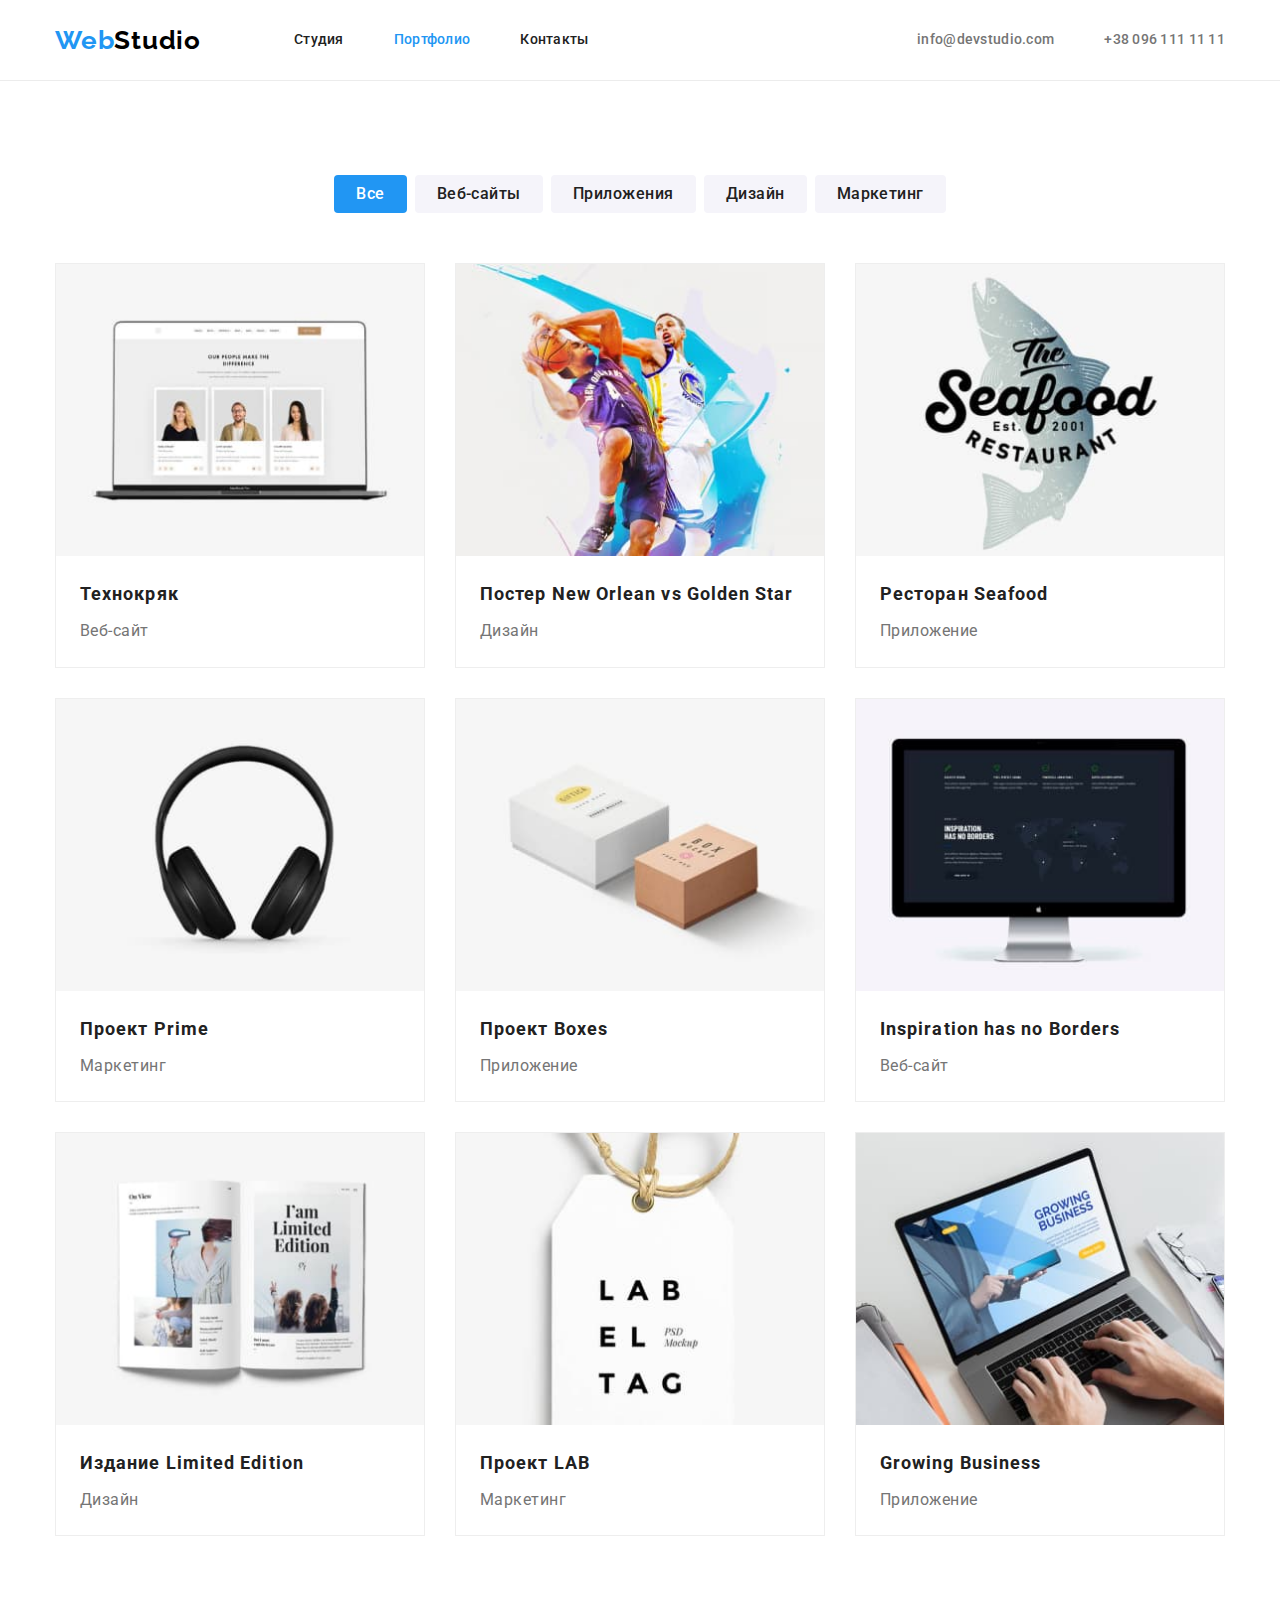
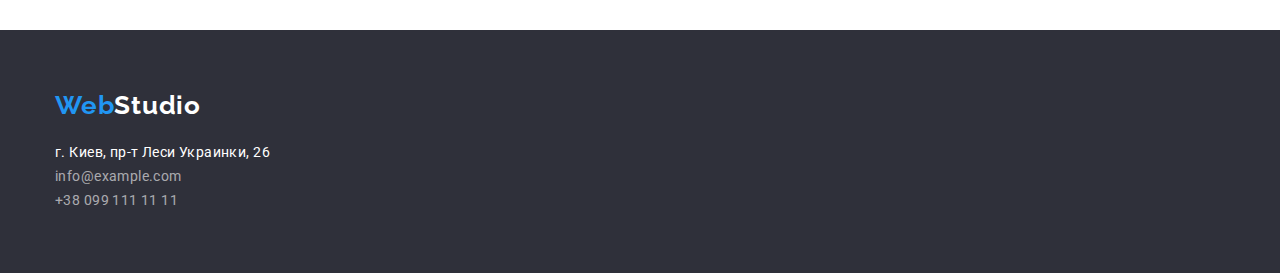
==== commit 11339dda: "imported edits" ====
--- a/portfolio.html
+++ b/portfolio.html
@@ -98,8 +98,10 @@
                   width="370"
                   height="294"
                 />
-                <h2 class="gallery-title">Технокряк</h2>
-                <p class="gallery-text">Веб-сайт</p>
+                <div class="gallery-content">
+                  <h2 class="gallery-title">Технокряк</h2>
+                  <p class="gallery-text">Веб-сайт</p>
+                </div>
               </a>
             </li>
             <li class="gallery-item">
@@ -110,8 +112,12 @@
                   width="370"
                   height="294"
                 />
-                <h2 class="gallery-title">Постер New Orlean vs Golden Star</h2>
-                <p class="gallery-text">Дизайн</p>
+                <div class="gallery-content">
+                  <h2 class="gallery-title">
+                    Постер New Orlean vs Golden Star
+                  </h2>
+                  <p class="gallery-text">Дизайн</p>
+                </div>
               </a>
             </li>
             <li class="gallery-item">
@@ -122,8 +128,10 @@
                   width="370"
                   height="294"
                 />
-                <h2 class="gallery-title">Ресторан Seafood</h2>
-                <p class="gallery-text">Приложение</p>
+                <div class="gallery-content">
+                  <h2 class="gallery-title">Ресторан Seafood</h2>
+                  <p class="gallery-text">Приложение</p>
+                </div>
               </a>
             </li>
             <li class="gallery-item">
@@ -134,8 +142,10 @@
                   width="370"
                   height="294"
                 />
-                <h2 class="gallery-title">Проект Prime</h2>
-                <p class="gallery-text">Маркетинг</p>
+                <div class="gallery-content">
+                  <h2 class="gallery-title">Проект Prime</h2>
+                  <p class="gallery-text">Маркетинг</p>
+                </div>
               </a>
             </li>
             <li class="gallery-item">
@@ -146,8 +156,10 @@
                   width="370"
                   height="294"
                 />
-                <h2 class="gallery-title">Проект Boxes</h2>
-                <p class="gallery-text">Приложение</p>
+                <div class="gallery-content">
+                  <h2 class="gallery-title">Проект Boxes</h2>
+                  <p class="gallery-text">Приложение</p>
+                </div>
               </a>
             </li>
             <li class="gallery-item">
@@ -158,8 +170,10 @@
                   width="370"
                   height="294"
                 />
-                <h2 class="gallery-title">Inspiration has no Borders</h2>
-                <p class="gallery-text">Веб-сайт</p>
+                <div class="gallery-content">
+                  <h2 class="gallery-title">Inspiration has no Borders</h2>
+                  <p class="gallery-text">Веб-сайт</p>
+                </div>
               </a>
             </li>
             <li class="gallery-item">
@@ -170,8 +184,10 @@
                   width="370"
                   height="294"
                 />
-                <h2 class="gallery-title">Издание Limited Edition</h2>
-                <p class="gallery-text">Дизайн</p>
+                <div class="gallery-content">
+                  <h2 class="gallery-title">Издание Limited Edition</h2>
+                  <p class="gallery-text">Дизайн</p>
+                </div>
               </a>
             </li>
             <li class="gallery-item">
@@ -182,8 +198,10 @@
                   width="370"
                   height="294"
                 />
-                <h2 class="gallery-title">Проект LAB</h2>
-                <p class="gallery-text">Маркетинг</p>
+                <div class="gallery-content">
+                  <h2 class="gallery-title">Проект LAB</h2>
+                  <p class="gallery-text">Маркетинг</p>
+                </div>
               </a>
             </li>
             <li class="gallery-item">
@@ -194,8 +212,10 @@
                   width="370"
                   height="294"
                 />
-                <h2 class="gallery-title">Growing Business</h2>
-                <p class="gallery-text">Приложение</p>
+                <div class="gallery-content">
+                  <h2 class="gallery-title">Growing Business</h2>
+                  <p class="gallery-text">Приложение</p>
+                </div>
               </a>
             </li>
           </ul>
--- a/css/styles.css
+++ b/css/styles.css
@@ -13,6 +13,7 @@
   --secondary-bg-color: #f5f4fa;
   --dark-bg-color: #2f303a;
   --hero-btn-hover: #188ce8;
+  --gallery-item-border: #eeeeee;
 }
 
 body {
@@ -162,11 +163,11 @@
   color: var(--third-color);
 }
 .hero-btn {
-  width: 200px;
-  height: 50px;
+  padding: 10px 32px;
   font-weight: 700;
   font-size: 16px;
   line-height: 1.88;
+  border-radius: 4px;
   letter-spacing: 0.06em;
   color: var(--third-color);
   background-color: var(--accent-color);
@@ -249,8 +250,7 @@
 .team-item:last-child {
   margin-right: 0;
 }
-.team-item > .subtitle {
-  margin-top: 30px;
+.team-subtitle {
   margin-bottom: 10px;
   font-weight: 500;
   font-size: 16px;
@@ -260,7 +260,6 @@
   color: var(--secondary-text-color);
 }
 .team-text {
-  margin-bottom: 30px;
   font-weight: 400;
   font-size: 16px;
   line-height: 1.19;
@@ -268,7 +267,10 @@
   letter-spacing: 0.03em;
   color: var(--main-text-color);
 }
-
+.team-content {
+  padding-top: 30px;
+  padding-bottom: 30px;
+}
 /* Подвал */
 .footer {
   padding: 60px 0;
@@ -342,6 +344,9 @@
   text-align: center;
   letter-spacing: 0.03em;
   color: var(--secondary-text-color);
+  background-color: var(--secondary-bg-color);
+  border: none;
+  border-radius: 4px;
 }
 
 .btn-text.current,
@@ -352,7 +357,23 @@
 }
 
 /* Галерея проектов */
+.gallery-list {
+  flex-wrap: wrap;
+}
+.gallery-item {
+  width: 370px;
+  margin-right: 30px;
+  margin-bottom: 30px;
+  border: 1px solid var(--gallery-item-border);
+}
+.gallery-item:nth-child(3n) {
+  margin-right: 0;
+}
+.gallery-item:nth-child(n + 7) {
+  margin-bottom: 0;
+}
 .gallery-title {
+  margin-bottom: 4px;
   font-weight: 700;
   font-size: 18px;
   line-height: 2;
@@ -366,3 +387,6 @@
   letter-spacing: 0.03em;
   color: var(--main-text-color);
 }
+.gallery-content {
+  padding: 20px 24px;
+}
